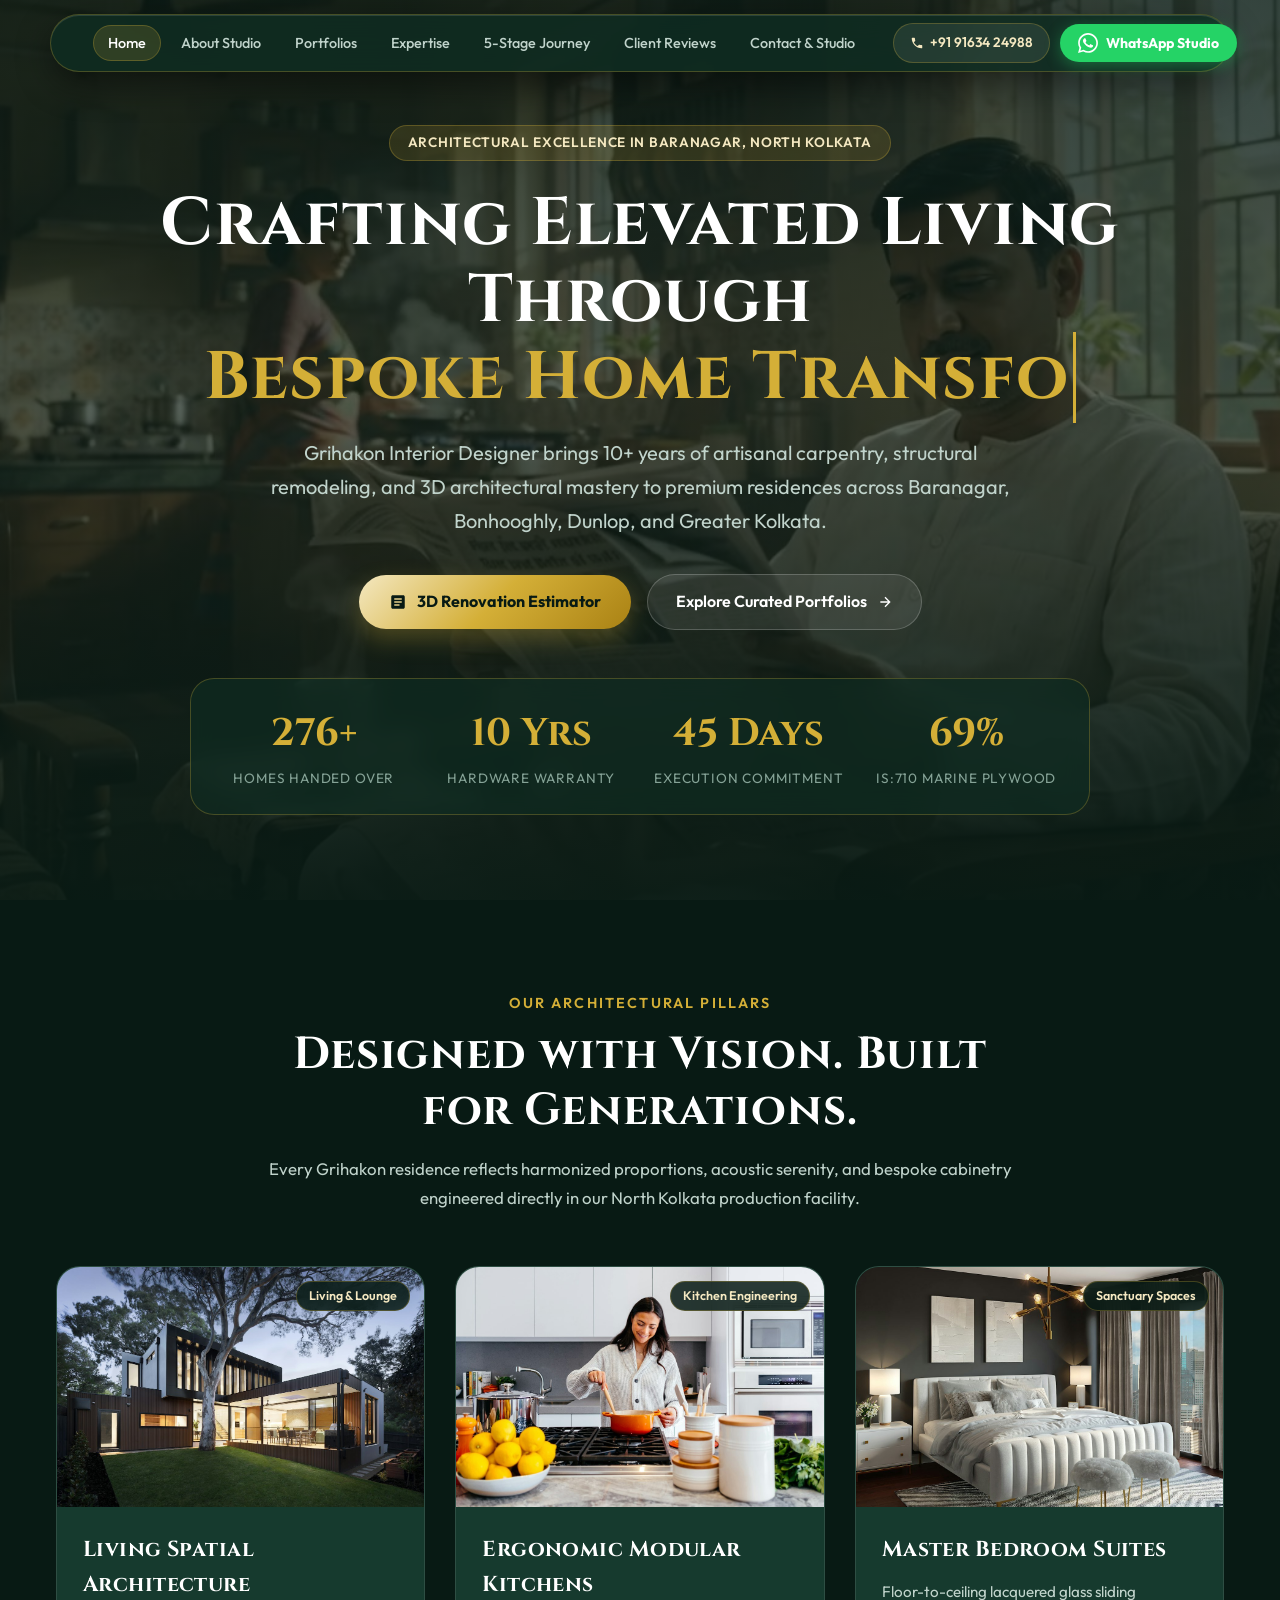
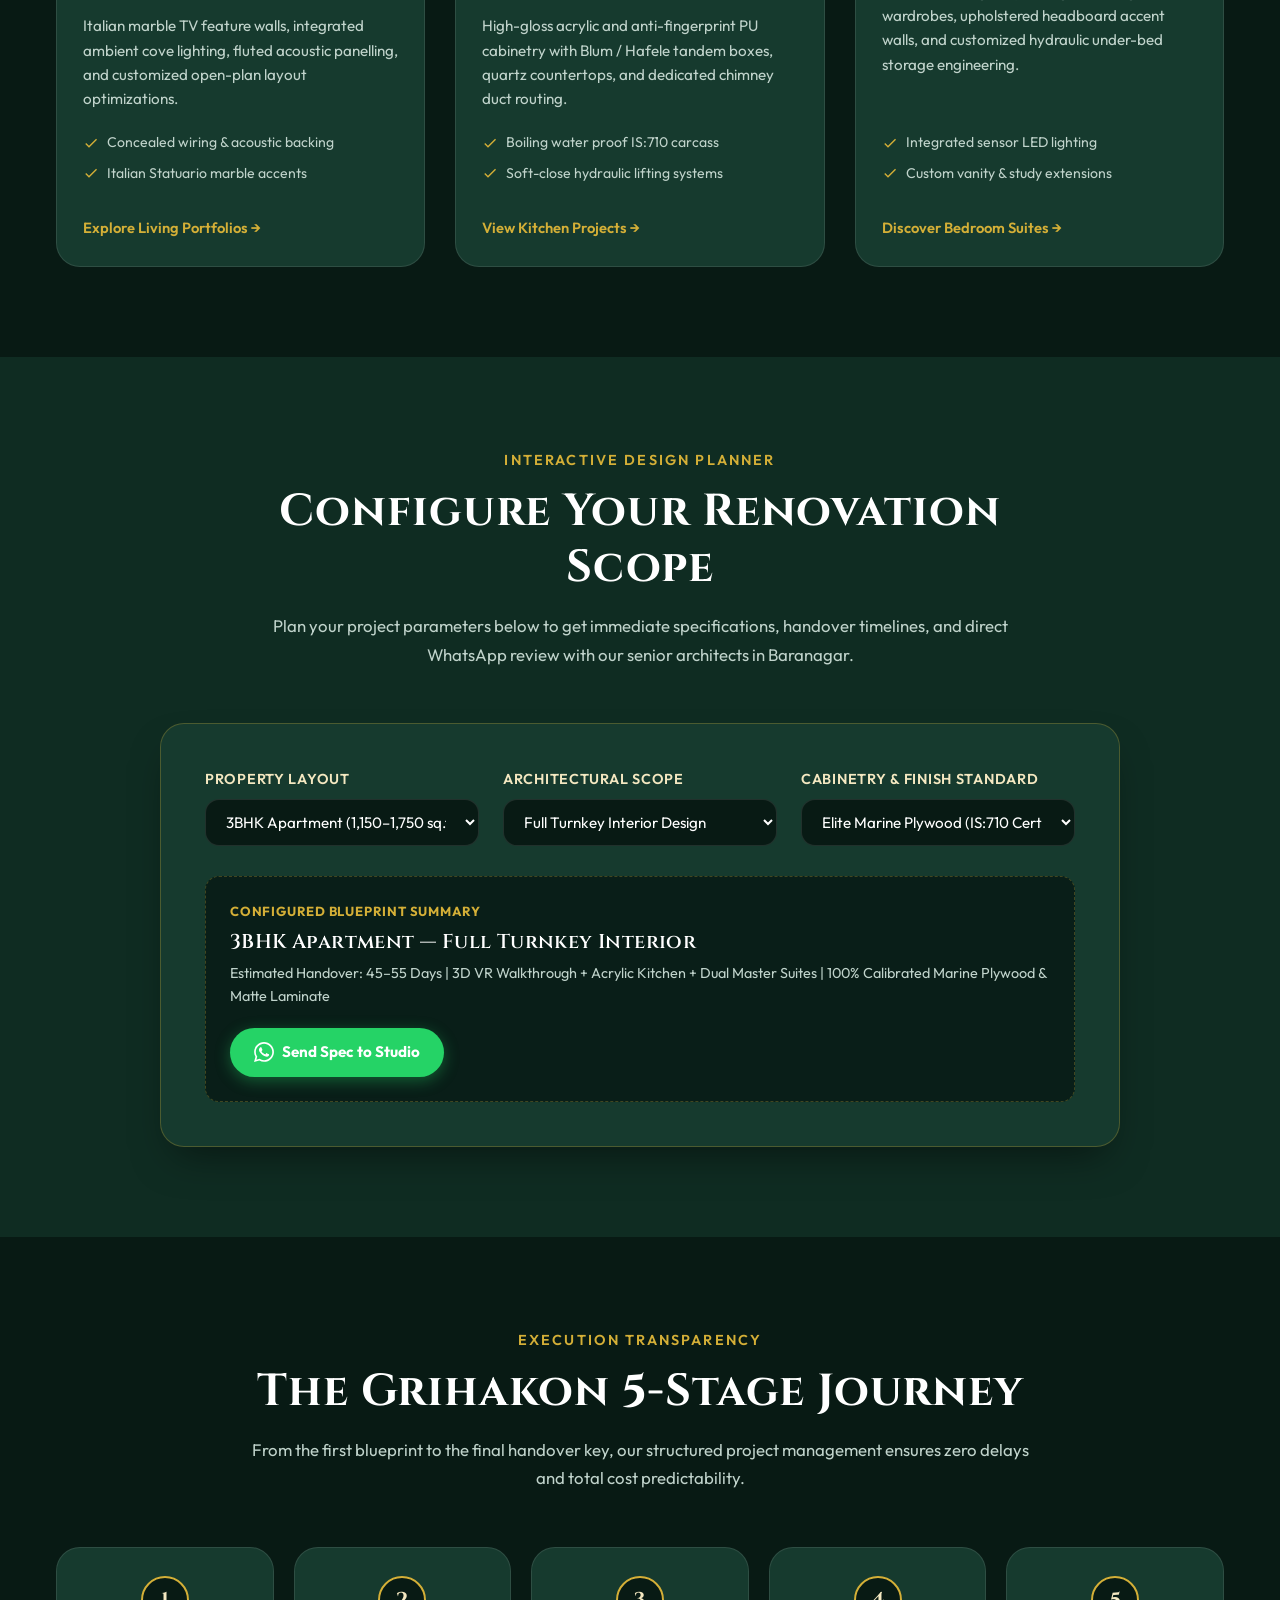
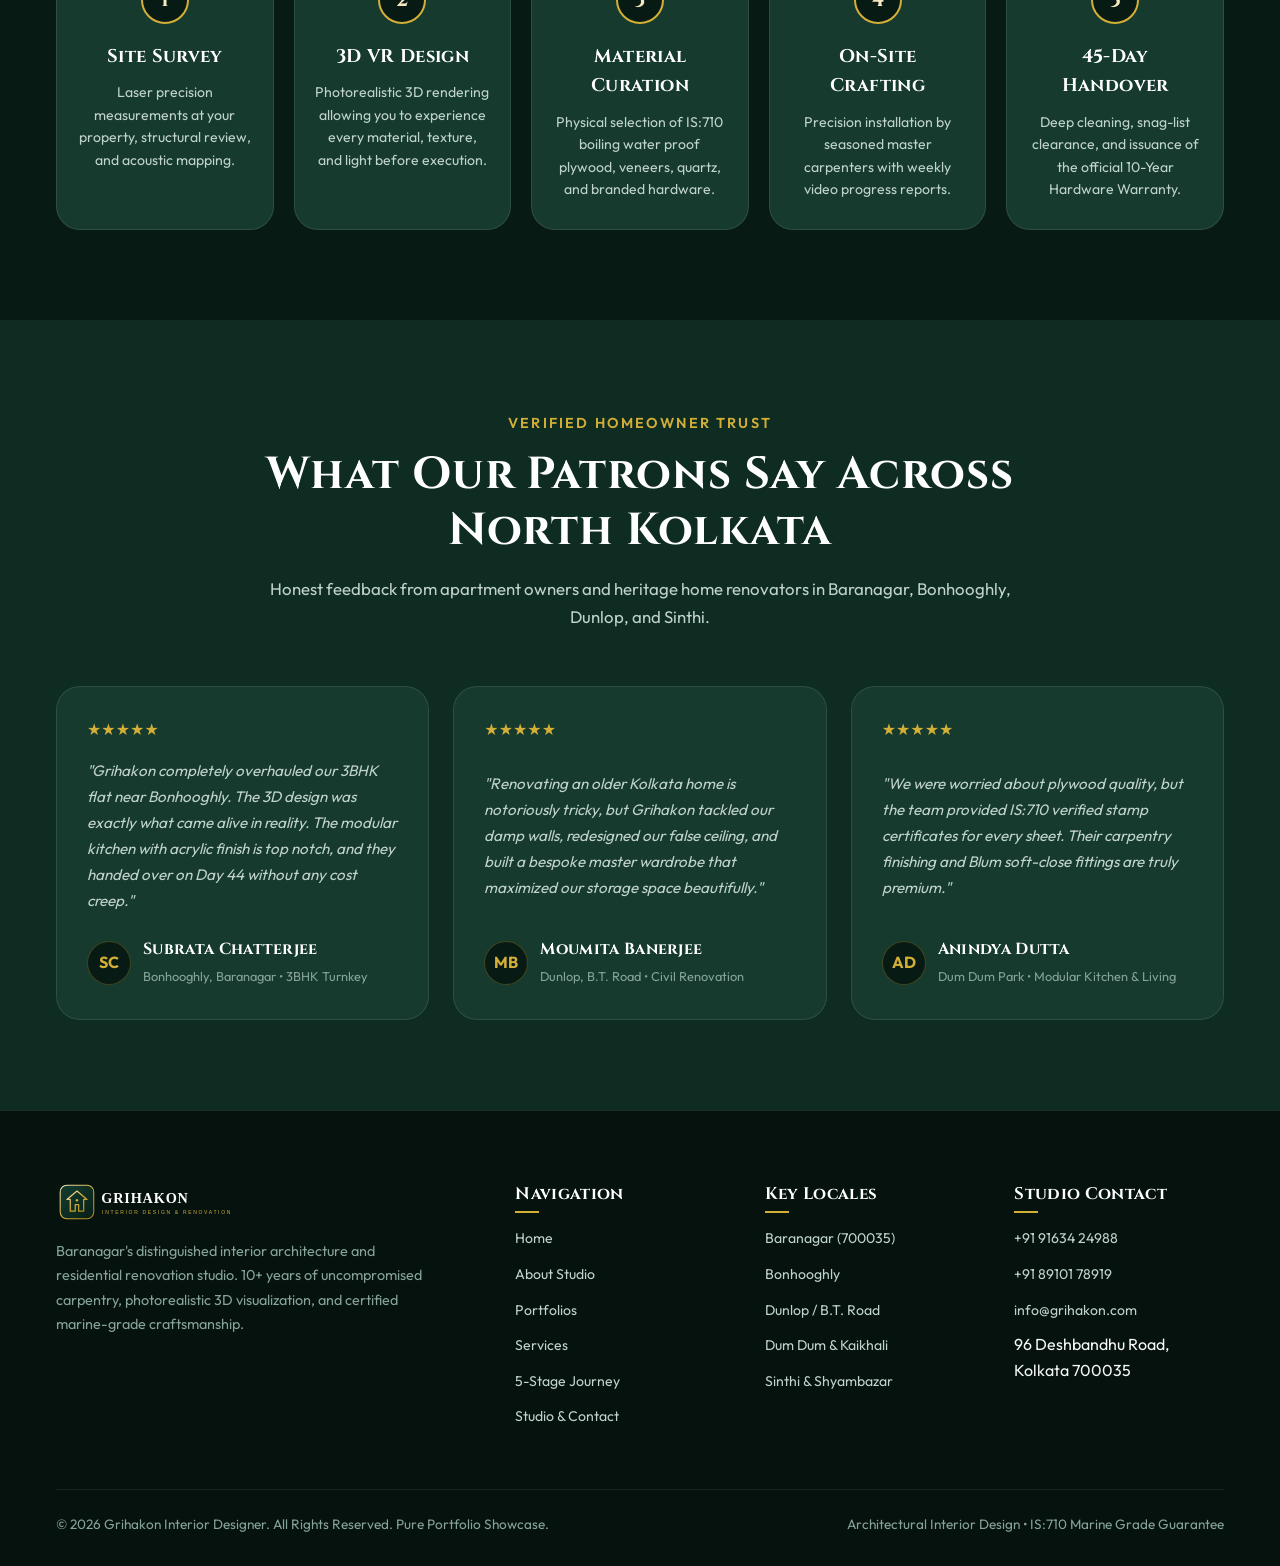
==== index.html @ cc9700af "feat: complete luxury multi-page architecture showcase for Grihakon Interior Designer" ====
<!DOCTYPE html>
<html lang="en">
<head>
  <meta charset="UTF-8">
  <meta name="viewport" content="width=device-width, initial-scale=1.0">
  <title>Grihakon Interior Designer | Luxury Home Architecture & Renovation Studio Baranagar, Kolkata</title>
  <meta name="description" content="Premier turnkey interior architecture and renovation studio in Bonhooghly, Baranagar, Kolkata. Specialized in 3D architectural design, bespoke modular kitchens, and master living suites with a 10-year warranty.">
  <link rel="icon" type="image/svg+xml" href="assets/images/favicon.svg">
  <link rel="icon" type="image/png" sizes="32x32" href="assets/images/favicon-32x32.png">
  <link rel="apple-touch-icon" href="assets/images/apple-touch-icon.png">
  <link rel="preconnect" href="https://fonts.googleapis.com">
  <link rel="preconnect" href="https://fonts.gstatic.com" crossorigin>
  <link href="https://fonts.googleapis.com/css2?family=Cinzel:wght@500;600;700&family=Outfit:wght@300;400;500;600;700&display=swap" rel="stylesheet">
  <link rel="stylesheet" href="style.css">
</head>
<body>

  <!-- TheDivine Floating Pill Navbar -->
  <header class="nav-header-wrapper">
    <nav class="the-divine-nav" aria-label="Main Navigation">
      <a href="index.html" class="nav-brand">
        <img src="assets/images/logo.svg" alt="Grihakon Interior Designer Logo">
      </a>
      <ul class="nav-links">
        <li><a href="index.html" class="nav-link active">Home</a></li>
        <li><a href="about.html" class="nav-link">About Studio</a></li>
        <li><a href="portfolio.html" class="nav-link">Portfolios</a></li>
        <li><a href="services.html" class="nav-link">Expertise</a></li>
        <li><a href="process.html" class="nav-link">5-Stage Journey</a></li>
        <li><a href="reviews.html" class="nav-link">Client Reviews</a></li>
        <li><a href="contact.html" class="nav-link">Contact &amp; Studio</a></li>
      </ul>
      <div class="nav-actions">
        <a href="tel:+919163424988" class="btn-nav-call" title="Call Grihakon Direct">
          <svg width="14" height="14" viewBox="0 0 24 24" fill="currentColor"><path d="M20 15.5c-1.2 0-2.4-.2-3.6-.6-.3-.1-.7 0-1 .2l-2.2 2.2c-2.8-1.4-5.1-3.8-6.6-6.6l2.2-2.2c.3-.3.4-.7.2-1-.4-1.1-.6-2.3-.6-3.5 0-.6-.4-1-1-1H4c-.6 0-1 .4-1 1 0 9.4 7.6 17 17 17 .6 0 1-.4 1-1v-3.5c0-.6-.4-1-1-1z"/></svg>
          +91 91634 24988
        </a>
        <a href="https://wa.me/919163424988?text=Hello%20Grihakon%20Interior%20Team!%20I%20would%20like%20to%20inquire%20about%20a%20luxury%20interior%20transformation." target="_blank" rel="noopener noreferrer" class="btn-nav-wa" title="WhatsApp Consultation">
          <svg class="wa-icon-white" viewBox="0 0 24 24"><path d="M.057 24l1.687-6.163c-1.041-1.804-1.588-3.849-1.587-5.946.003-6.556 5.338-11.891 11.893-11.891 3.181.001 6.167 1.24 8.413 3.488 2.245 2.248 3.481 5.236 3.48 8.414-.003 6.557-5.338 11.892-11.893 11.892-1.99-.001-3.951-.5-5.688-1.448l-6.305 1.654zm6.597-3.807c1.676.995 3.276 1.591 5.392 1.592 5.448 0 9.886-4.434 9.889-9.885.002-5.462-4.415-9.89-9.881-9.892-5.452 0-9.887 4.434-9.889 9.884-.001 2.225.651 3.891 1.746 5.634l-.999 3.648 3.742-.981zm11.387-5.464c-.074-.124-.272-.198-.57-.347-.297-.149-1.758-.868-2.031-.967-.272-.099-.47-.149-.669.149-.198.297-.768.967-.941 1.165-.173.198-.347.223-.644.074-.297-.149-1.255-.462-2.39-1.475-.883-.788-1.48-1.761-1.653-2.059-.173-.297-.018-.458.13-.606.134-.133.297-.347.446-.521.151-.172.2-.296.3-.495.099-.198.05-.372-.025-.521-.075-.148-.669-1.611-.916-2.206-.242-.579-.487-.501-.669-.51l-.57-.01c-.198 0-.52.074-.792.372s-1.04 1.016-1.04 2.479 1.065 2.876 1.213 3.074c.149.198 2.095 3.2 5.076 4.487.709.306 1.263.489 1.694.626.712.226 1.36.194 1.872.118.571-.085 1.758-.719 2.006-1.413.248-.695.248-1.29.173-1.414z"/></svg>
          WhatsApp Studio
        </a>
        <button class="mobile-nav-toggle" aria-label="Toggle navigation">
          <svg width="24" height="24" viewBox="0 0 24 24" stroke="currentColor" stroke-width="2" fill="none"><path d="M4 6h16M4 12h16M4 18h16"/></svg>
        </button>
      </div>
    </nav>
  </header>

  <!-- Mobile Drawer -->
  <div class="mobile-nav-drawer">
    <a href="index.html" class="nav-link active">Home</a>
    <a href="about.html" class="nav-link">About Studio</a>
    <a href="portfolio.html" class="nav-link">Portfolios</a>
    <a href="services.html" class="nav-link">Expertise</a>
    <a href="process.html" class="nav-link">5-Stage Journey</a>
    <a href="reviews.html" class="nav-link">Client Reviews</a>
    <a href="contact.html" class="nav-link">Contact &amp; Studio</a>
    <a href="https://wa.me/919163424988" class="btn-nav-wa" style="justify-content: center;">
      <svg class="wa-icon-white" viewBox="0 0 24 24"><path d="M.057 24l1.687-6.163c-1.041-1.804-1.588-3.849-1.587-5.946.003-6.556 5.338-11.891 11.893-11.891 3.181.001 6.167 1.24 8.413 3.488 2.245 2.248 3.481 5.236 3.48 8.414-.003 6.557-5.338 11.892-11.893 11.892-1.99-.001-3.951-.5-5.688-1.448l-6.305 1.654zm6.597-3.807c1.676.995 3.276 1.591 5.392 1.592 5.448 0 9.886-4.434 9.889-9.885.002-5.462-4.415-9.89-9.881-9.892-5.452 0-9.887 4.434-9.889 9.884-.001 2.225.651 3.891 1.746 5.634l-.999 3.648 3.742-.981zm11.387-5.464c-.074-.124-.272-.198-.57-.347-.297-.149-1.758-.868-2.031-.967-.272-.099-.47-.149-.669.149-.198.297-.768.967-.941 1.165-.173.198-.347.223-.644.074-.297-.149-1.255-.462-2.39-1.475-.883-.788-1.48-1.761-1.653-2.059-.173-.297-.018-.458.13-.606.134-.133.297-.347.446-.521.151-.172.2-.296.3-.495.099-.198.05-.372-.025-.521-.075-.148-.669-1.611-.916-2.206-.242-.579-.487-.501-.669-.51l-.57-.01c-.198 0-.52.074-.792.372s-1.04 1.016-1.04 2.479 1.065 2.876 1.213 3.074c.149.198 2.095 3.2 5.076 4.487.709.306 1.263.489 1.694.626.712.226 1.36.194 1.872.118.571-.085 1.758-.719 2.006-1.413.248-.695.248-1.29.173-1.414z"/></svg>
      Chat on WhatsApp
    </a>
  </div>

  <!-- Hero Section with 16:9 Landscape Video -->
  <section class="hero-section">
    <div class="hero-video-wrapper">
      <video class="hero-video" autoplay loop muted playsinline poster="assets/images/hero-poster.jpg">
        <source src="assets/videos/hero.mp4" type="video/mp4">
        Your browser does not support HTML5 video.
      </video>
      <div class="hero-overlay"></div>
    </div>
    <div class="hero-content">
      <div class="hero-badge">Architectural Excellence in Baranagar, North Kolkata</div>
      <h1 class="hero-title">
        Crafting Elevated Living Through<br>
        <span class="typewriter-text">Bespoke Home Transformations</span>
      </h1>
      <p class="hero-subtitle">
        Grihakon Interior Designer brings 10+ years of artisanal carpentry, structural remodeling, and 3D architectural mastery to premium residences across Baranagar, Bonhooghly, Dunlop, and Greater Kolkata.
      </p>
      <div class="hero-ctas">
        <a href="#estimator" class="btn-primary">
          <svg width="18" height="18" viewBox="0 0 24 24" fill="currentColor"><path d="M19 3H5c-1.1 0-2 .9-2 2v14c0 1.1.9 2 2 2h14c1.1 0 2-.9 2-2V5c0-1.1-.9-2-2-2zm-5 14H7v-2h7v2zm3-4H7v-2h10v2zm0-4H7V7h10v2z"/></svg>
          3D Renovation Estimator
        </a>
        <a href="portfolio.html" class="btn-secondary">
          Explore Curated Portfolios
          <svg width="16" height="16" viewBox="0 0 24 24" fill="none" stroke="currentColor" stroke-width="2"><path d="M5 12h14M12 5l7 7-7 7"/></svg>
        </a>
      </div>

      <!-- Live Telemetry Strip -->
      <div class="hero-telemetry">
        <div class="telemetry-item">
          <span class="telemetry-val" data-target="350" data-suffix="+">350+</span>
          <span class="telemetry-label">Homes Handed Over</span>
        </div>
        <div class="telemetry-item">
          <span class="telemetry-val" data-target="10" data-suffix=" Yrs">10 Yrs</span>
          <span class="telemetry-label">Hardware Warranty</span>
        </div>
        <div class="telemetry-item">
          <span class="telemetry-val" data-target="45" data-suffix=" Days">45 Days</span>
          <span class="telemetry-label">Execution Commitment</span>
        </div>
        <div class="telemetry-item">
          <span class="telemetry-val" data-target="100" data-suffix="%">100%</span>
          <span class="telemetry-label">IS:710 Marine Plywood</span>
        </div>
      </div>
    </div>
  </section>

  <!-- Core Architectural Capabilities Section -->
  <section class="section">
    <div class="container">
      <div class="section-header">
        <span class="section-subtitle">Our Architectural Pillars</span>
        <h2 class="section-title">Designed with Vision. Built for Generations.</h2>
        <p class="section-desc">
          Every Grihakon residence reflects harmonized proportions, acoustic serenity, and bespoke cabinetry engineered directly in our North Kolkata production facility.
        </p>
      </div>

      <div class="services-grid">
        <div class="card-luxury">
          <div class="card-img-wrap">
            <img src="assets/images/living-room-luxury.jpg" alt="Living Room Spatial Architecture" loading="lazy">
            <span class="card-badge">Living &amp; Lounge</span>
          </div>
          <div class="card-body">
            <h3 class="card-title">Living Spatial Architecture</h3>
            <p class="card-desc">
              Italian marble TV feature walls, integrated ambient cove lighting, fluted acoustic panelling, and customized open-plan layout optimizations.
            </p>
            <ul class="card-features">
              <li><svg viewBox="0 0 24 24"><path d="M9 16.17L4.83 12l-1.42 1.41L9 19 21 7l-1.41-1.41z"/></svg> Concealed wiring &amp; acoustic backing</li>
              <li><svg viewBox="0 0 24 24"><path d="M9 16.17L4.83 12l-1.42 1.41L9 19 21 7l-1.41-1.41z"/></svg> Italian Statuario marble accents</li>
            </ul>
            <a href="portfolio.html" class="card-cta">Explore Living Portfolios &rarr;</a>
          </div>
        </div>

        <div class="card-luxury">
          <div class="card-img-wrap">
            <img src="assets/images/modular-kitchen-island.jpg" alt="Precision Modular Kitchens" loading="lazy">
            <span class="card-badge">Kitchen Engineering</span>
          </div>
          <div class="card-body">
            <h3 class="card-title">Ergonomic Modular Kitchens</h3>
            <p class="card-desc">
              High-gloss acrylic and anti-fingerprint PU cabinetry with Blum / Hafele tandem boxes, quartz countertops, and dedicated chimney duct routing.
            </p>
            <ul class="card-features">
              <li><svg viewBox="0 0 24 24"><path d="M9 16.17L4.83 12l-1.42 1.41L9 19 21 7l-1.41-1.41z"/></svg> Boiling water proof IS:710 carcass</li>
              <li><svg viewBox="0 0 24 24"><path d="M9 16.17L4.83 12l-1.42 1.41L9 19 21 7l-1.41-1.41z"/></svg> Soft-close hydraulic lifting systems</li>
            </ul>
            <a href="portfolio.html" class="card-cta">View Kitchen Projects &rarr;</a>
          </div>
        </div>

        <div class="card-luxury">
          <div class="card-img-wrap">
            <img src="assets/images/master-bedroom-suite.jpg" alt="Master Bedroom Suites" loading="lazy">
            <span class="card-badge">Sanctuary Spaces</span>
          </div>
          <div class="card-body">
            <h3 class="card-title">Master Bedroom Suites</h3>
            <p class="card-desc">
              Floor-to-ceiling lacquered glass sliding wardrobes, upholstered headboard accent walls, and customized hydraulic under-bed storage engineering.
            </p>
            <ul class="card-features">
              <li><svg viewBox="0 0 24 24"><path d="M9 16.17L4.83 12l-1.42 1.41L9 19 21 7l-1.41-1.41z"/></svg> Integrated sensor LED lighting</li>
              <li><svg viewBox="0 0 24 24"><path d="M9 16.17L4.83 12l-1.42 1.41L9 19 21 7l-1.41-1.41z"/></svg> Custom vanity &amp; study extensions</li>
            </ul>
            <a href="portfolio.html" class="card-cta">Discover Bedroom Suites &rarr;</a>
          </div>
        </div>
      </div>
    </div>
  </section>

  <!-- Interactive Room Scope & 3D Renovation Estimator Widget -->
  <section id="estimator" class="section section-alt">
    <div class="container">
      <div class="section-header">
        <span class="section-subtitle">Interactive Design Planner</span>
        <h2 class="section-title">Configure Your Renovation Scope</h2>
        <p class="section-desc">
          Plan your project parameters below to get immediate specifications, handover timelines, and direct WhatsApp review with our senior architects in Baranagar.
        </p>
      </div>

      <div class="estimator-widget">
        <div class="estimator-grid">
          <div class="form-group">
            <label for="estHomeType">Property Layout</label>
            <select id="estHomeType" class="form-select">
              <option value="2BHK Apartment">2BHK Apartment (750–1,050 sq.ft)</option>
              <option value="3BHK Apartment" selected>3BHK Apartment (1,150–1,750 sq.ft)</option>
              <option value="Duplex / Bungalow">Duplex / Independent Bungalow</option>
              <option value="Commercial Studio">Commercial Studio / Executive Office</option>
            </select>
          </div>

          <div class="form-group">
            <label for="estScope">Architectural Scope</label>
            <select id="estScope" class="form-select">
              <option value="Full Turnkey Interior" selected>Full Turnkey Interior Design</option>
              <option value="Modular Kitchen &amp; Dining">Modular Kitchen &amp; Dining Spatial</option>
              <option value="Renovation &amp; Structural Restructure">Civil Renovation &amp; Waterproofing</option>
              <option value="False Ceiling &amp; Smart Lighting">False Ceiling &amp; Smart Lighting</option>
            </select>
          </div>

          <div class="form-group">
            <label for="estSpec">Cabinetry &amp; Finish Standard</label>
            <select id="estSpec" class="form-select">
              <option value="Elite Marine Plywood IS:710" selected>Elite Marine Plywood (IS:710 Certified)</option>
              <option value="Ultra-Luxury Italian &amp; Veneer">Natural Teak Veneer &amp; Lacquer Glass</option>
              <option value="Matte Acrylic &amp; PU Finish">Matte Anti-Fingerprint Acrylic / PU</option>
            </select>
          </div>
        </div>

        <div class="estimator-output">
          <div class="est-specs">
            <span class="est-badge">Configured Blueprint Summary</span>
            <h3 id="estTitle" class="est-title">3BHK Apartment — Full Turnkey Interior</h3>
            <p id="estTimeline" class="est-timeline">Estimated Handover: 45–55 Days | 3D VR Walkthrough + Acrylic Kitchen + Dual Master Suites</p>
          </div>
          <a id="estWaBtn" href="https://wa.me/919163424988" target="_blank" rel="noopener noreferrer" class="btn-nav-wa" style="padding: 12px 24px; font-size: 0.95rem;">
            <svg class="wa-icon-white" viewBox="0 0 24 24"><path d="M.057 24l1.687-6.163c-1.041-1.804-1.588-3.849-1.587-5.946.003-6.556 5.338-11.891 11.893-11.891 3.181.001 6.167 1.24 8.413 3.488 2.245 2.248 3.481 5.236 3.48 8.414-.003 6.557-5.338 11.892-11.893 11.892-1.99-.001-3.951-.5-5.688-1.448l-6.305 1.654zm6.597-3.807c1.676.995 3.276 1.591 5.392 1.592 5.448 0 9.886-4.434 9.889-9.885.002-5.462-4.415-9.89-9.881-9.892-5.452 0-9.887 4.434-9.889 9.884-.001 2.225.651 3.891 1.746 5.634l-.999 3.648 3.742-.981zm11.387-5.464c-.074-.124-.272-.198-.57-.347-.297-.149-1.758-.868-2.031-.967-.272-.099-.47-.149-.669.149-.198.297-.768.967-.941 1.165-.173.198-.347.223-.644.074-.297-.149-1.255-.462-2.39-1.475-.883-.788-1.48-1.761-1.653-2.059-.173-.297-.018-.458.13-.606.134-.133.297-.347.446-.521.151-.172.2-.296.3-.495.099-.198.05-.372-.025-.521-.075-.148-.669-1.611-.916-2.206-.242-.579-.487-.501-.669-.51l-.57-.01c-.198 0-.52.074-.792.372s-1.04 1.016-1.04 2.479 1.065 2.876 1.213 3.074c.149.198 2.095 3.2 5.076 4.487.709.306 1.263.489 1.694.626.712.226 1.36.194 1.872.118.571-.085 1.758-.719 2.006-1.413.248-.695.248-1.29.173-1.414z"/></svg>
            Send Spec to Studio
          </a>
        </div>
      </div>
    </div>
  </section>

  <!-- 5-Stage Journey Preview -->
  <section class="section">
    <div class="container">
      <div class="section-header">
        <span class="section-subtitle">Execution Transparency</span>
        <h2 class="section-title">The Grihakon 5-Stage Journey</h2>
        <p class="section-desc">
          From the first blueprint to the final handover key, our structured project management ensures zero delays and total cost predictability.
        </p>
      </div>

      <div class="process-timeline">
        <div class="process-step">
          <div class="step-num">1</div>
          <h3 class="step-title">Site Survey</h3>
          <p class="step-desc">Laser precision measurements at your property, structural review, and acoustic mapping.</p>
        </div>
        <div class="process-step">
          <div class="step-num">2</div>
          <h3 class="step-title">3D VR Design</h3>
          <p class="step-desc">Photorealistic 3D rendering allowing you to experience every material, texture, and light before execution.</p>
        </div>
        <div class="process-step">
          <div class="step-num">3</div>
          <h3 class="step-title">Material Curation</h3>
          <p class="step-desc">Physical selection of IS:710 boiling water proof plywood, veneers, quartz, and branded hardware.</p>
        </div>
        <div class="process-step">
          <div class="step-num">4</div>
          <h3 class="step-title">On-Site Crafting</h3>
          <p class="step-desc">Precision installation by seasoned master carpenters with weekly video progress reports.</p>
        </div>
        <div class="process-step">
          <div class="step-num">5</div>
          <h3 class="step-title">45-Day Handover</h3>
          <p class="step-desc">Deep cleaning, snag-list clearance, and issuance of the official 10-Year Hardware Warranty.</p>
        </div>
      </div>
    </div>
  </section>

  <!-- Client Reviews Preview -->
  <section class="section section-alt">
    <div class="container">
      <div class="section-header">
        <span class="section-subtitle">Verified Homeowner Trust</span>
        <h2 class="section-title">What Our Patrons Say Across North Kolkata</h2>
        <p class="section-desc">
          Honest feedback from apartment owners and heritage home renovators in Baranagar, Bonhooghly, Dunlop, and Sinthi.
        </p>
      </div>

      <div class="reviews-grid">
        <div class="review-card">
          <div class="review-stars">★★★★★</div>
          <p class="review-text">
            "Grihakon completely overhauled our 3BHK flat near Bonhooghly. The 3D design was exactly what came alive in reality. The modular kitchen with acrylic finish is top notch, and they handed over on Day 44 without any cost creep."
          </p>
          <div class="review-author">
            <div class="author-avatar">SC</div>
            <div class="author-meta">
              <h4>Subrata Chatterjee</h4>
              <span>Bonhooghly, Baranagar • 3BHK Turnkey</span>
            </div>
          </div>
        </div>

        <div class="review-card">
          <div class="review-stars">★★★★★</div>
          <p class="review-text">
            "Renovating an older Kolkata home is notoriously tricky, but Grihakon tackled our damp walls, redesigned our false ceiling, and built a bespoke master wardrobe that maximized our storage space beautifully."
          </p>
          <div class="review-author">
            <div class="author-avatar">MB</div>
            <div class="author-meta">
              <h4>Moumita Banerjee</h4>
              <span>Dunlop, B.T. Road • Civil Renovation</span>
            </div>
          </div>
        </div>

        <div class="review-card">
          <div class="review-stars">★★★★★</div>
          <p class="review-text">
            "We were worried about plywood quality, but the team provided IS:710 verified stamp certificates for every sheet. Their carpentry finishing and Blum soft-close fittings are truly premium."
          </p>
          <div class="review-author">
            <div class="author-avatar">AD</div>
            <div class="author-meta">
              <h4>Anindya Dutta</h4>
              <span>Dum Dum Park • Modular Kitchen &amp; Living</span>
            </div>
          </div>
        </div>
      </div>
    </div>
  </section>

  <!-- Footer -->
  <footer class="site-footer">
    <div class="container">
      <div class="footer-grid">
        <div class="footer-brand">
          <img src="assets/images/logo.svg" alt="Grihakon Interior Designer" style="height: 42px;">
          <p>
            Baranagar's distinguished interior architecture and residential renovation studio. 10+ years of uncompromised carpentry, photorealistic 3D visualization, and certified marine-grade craftsmanship.
          </p>
        </div>
        <div class="footer-col">
          <h4>Navigation</h4>
          <ul>
            <li><a href="index.html">Home</a></li>
            <li><a href="about.html">About Studio</a></li>
            <li><a href="portfolio.html">Portfolios</a></li>
            <li><a href="services.html">Services</a></li>
            <li><a href="process.html">5-Stage Journey</a></li>
            <li><a href="contact.html">Studio &amp; Contact</a></li>
          </ul>
        </div>
        <div class="footer-col">
          <h4>Key Locales</h4>
          <ul>
            <li><a href="contact.html">Baranagar (700035)</a></li>
            <li><a href="contact.html">Bonhooghly</a></li>
            <li><a href="contact.html">Dunlop / B.T. Road</a></li>
            <li><a href="contact.html">Dum Dum &amp; Kaikhali</a></li>
            <li><a href="contact.html">Sinthi &amp; Shyambazar</a></li>
          </ul>
        </div>
        <div class="footer-col">
          <h4>Studio Contact</h4>
          <ul>
            <li><a href="tel:+919163424988">+91 91634 24988</a></li>
            <li><a href="tel:+918910178919">+91 89101 78919</a></li>
            <li><a href="mailto:info@grihakon.com">info@grihakon.com</a></li>
            <li>96 Deshbandhu Road, Kolkata 700035</li>
          </ul>
        </div>
      </div>

      <div class="footer-bottom">
        <p>&copy; 2026 Grihakon Interior Designer. All Rights Reserved. Pure Portfolio Showcase.</p>
        <p>Architectural Interior Design &bull; IS:710 Marine Grade Guarantee</p>
      </div>
    </div>
  </footer>

  <script src="main.js"></script>
</body>
</html>
---- style.css ----
/* Grihakon Interior Designer - Luxury Emerald & Champagne Brass Theme */
:root {
  --bg-primary: #081a14;
  --bg-secondary: #0f2c22;
  --bg-surface: #163a2e;
  --bg-card: rgba(22, 58, 46, 0.7);
  --bg-glass: rgba(15, 44, 34, 0.85);
  --border-gold: rgba(212, 175, 55, 0.28);
  --border-gold-glow: rgba(212, 175, 55, 0.55);
  --border-subtle: rgba(255, 255, 255, 0.1);
  --text-primary: #f6f8f7;
  --text-secondary: #c0d3cb;
  --text-muted: #86a397;
  --accent-gold: #d4af37;
  --accent-gold-light: #f4e8c1;
  --accent-gold-dark: #a98314;
  --accent-emerald: #10b981;
  --whatsapp-green: #25D366;
  --whatsapp-hover: #1ebd5a;
  --shadow-gold: 0 10px 30px -10px rgba(212, 175, 55, 0.25);
  --shadow-card: 0 20px 40px -15px rgba(0, 0, 0, 0.5);
  --radius-sm: 8px;
  --radius-md: 14px;
  --radius-lg: 24px;
  --radius-pill: 9999px;
  --transition: all 0.3s cubic-bezier(0.16, 1, 0.3, 1);
}

*, *::before, *::after {
  box-sizing: border-box;
  margin: 0;
  padding: 0;
}

html {
  font-family: 'Outfit', 'Segoe UI', system-ui, -apple-system, sans-serif;
  background-color: var(--bg-primary);
  color: var(--text-primary);
  scroll-behavior: smooth;
  overflow-x: hidden;
}

body {
  line-height: 1.6;
  background-color: var(--bg-primary);
  overflow-x: hidden;
  position: relative;
  min-height: 100vh;
}

/* Typography */
h1, h2, h3, h4, .font-serif {
  font-family: 'Cinzel', 'Playfair Display', Georgia, serif;
  letter-spacing: 0.02em;
  color: #ffffff;
}

a {
  color: inherit;
  text-decoration: none;
}

img, video {
  max-width: 100%;
  height: auto;
  display: block;
}

/* =========================================
   TheDivine Floating Pill Navbar
   ========================================= */
.nav-header-wrapper {
  position: fixed;
  top: 14px;
  left: 0;
  width: 100%;
  display: flex;
  justify-content: center;
  align-items: center;
  z-index: 1000;
  padding: 0 16px;
  pointer-events: none;
}

.the-divine-nav {
  pointer-events: auto;
  display: flex;
  align-items: center;
  justify-content: space-between;
  gap: 1.5rem;
  padding: 8px 18px;
  background: var(--bg-glass);
  backdrop-filter: blur(16px);
  -webkit-backdrop-filter: blur(16px);
  border: 1px solid var(--border-gold);
  border-radius: var(--radius-pill);
  box-shadow: 0 12px 35px rgba(0, 0, 0, 0.45), inset 0 1px 0 rgba(255, 255, 255, 0.12);
  max-width: 1180px;
  width: 100%;
}

.nav-brand {
  display: flex;
  align-items: center;
  gap: 10px;
  text-decoration: none;
}

.nav-brand img {
  height: 38px;
  width: auto;
}

.nav-links {
  display: flex;
  align-items: center;
  gap: 6px;
  list-style: none;
}

.nav-link {
  color: var(--text-secondary);
  font-size: 0.9rem;
  font-weight: 500;
  padding: 8px 14px;
  border-radius: var(--radius-pill);
  transition: var(--transition);
  white-space: nowrap;
}

.nav-link:hover, .nav-link.active {
  color: #ffffff;
  background: rgba(212, 175, 55, 0.16);
  border: 1px solid var(--border-gold);
}

.nav-actions {
  display: flex;
  align-items: center;
  gap: 10px;
}

/* Call Button */
.btn-nav-call {
  display: inline-flex;
  align-items: center;
  gap: 6px;
  padding: 8px 16px;
  border-radius: var(--radius-pill);
  background: rgba(255, 255, 255, 0.08);
  border: 1px solid var(--border-gold);
  color: var(--accent-gold-light);
  font-size: 0.85rem;
  font-weight: 600;
  transition: var(--transition);
  white-space: nowrap;
}

.btn-nav-call:hover {
  background: var(--accent-gold);
  color: var(--bg-primary);
}

/* High-contrast WhatsApp CTA Button */
.btn-nav-wa {
  display: inline-flex;
  align-items: center;
  gap: 8px;
  background-color: var(--whatsapp-green);
  color: #ffffff !important;
  font-size: 0.88rem;
  font-weight: 700;
  padding: 8px 18px;
  border-radius: var(--radius-pill);
  box-shadow: 0 4px 15px rgba(37, 211, 102, 0.35);
  transition: var(--transition);
  white-space: nowrap;
  border: none;
}

.btn-nav-wa:hover {
  background-color: var(--whatsapp-hover);
  transform: translateY(-2px);
  box-shadow: 0 6px 20px rgba(37, 211, 102, 0.5);
}

.wa-icon-white {
  width: 20px;
  height: 20px;
  fill: #ffffff;
}

/* Mobile Nav Toggle */
.mobile-nav-toggle {
  display: none;
  background: transparent;
  border: none;
  cursor: pointer;
  padding: 6px;
  color: var(--text-primary);
}

/* Mobile Nav Drawer */
.mobile-nav-drawer {
  position: fixed;
  top: 75px;
  left: 16px;
  right: 16px;
  background: var(--bg-surface);
  border: 1px solid var(--border-gold);
  border-radius: var(--radius-lg);
  padding: 24px;
  display: none;
  flex-direction: column;
  gap: 16px;
  z-index: 999;
  box-shadow: var(--shadow-card);
}

.mobile-nav-drawer.open {
  display: flex;
}

.mobile-nav-drawer .nav-link {
  font-size: 1.05rem;
  padding: 10px 14px;
}

/* =========================================
   Hero Section with 16:9 Video
   ========================================= */
.hero-section {
  position: relative;
  min-height: 100vh;
  display: flex;
  align-items: center;
  justify-content: center;
  padding: 120px 20px 80px;
  overflow: hidden;
}

.hero-video-wrapper {
  position: absolute;
  top: 0;
  left: 0;
  width: 100%;
  height: 100%;
  z-index: 1;
}

.hero-video {
  width: 100%;
  height: 100%;
  object-fit: cover;
  object-position: center;
}

.hero-overlay {
  position: absolute;
  top: 0;
  left: 0;
  width: 100%;
  height: 100%;
  background: linear-gradient(180deg, rgba(8, 26, 20, 0.8) 0%, rgba(8, 26, 20, 0.65) 50%, rgba(8, 26, 20, 0.95) 100%);
  z-index: 2;
}

.hero-content {
  position: relative;
  z-index: 3;
  max-width: 980px;
  text-align: center;
  margin: 0 auto;
}

.hero-badge {
  display: inline-flex;
  align-items: center;
  gap: 8px;
  padding: 6px 18px;
  border-radius: var(--radius-pill);
  background: rgba(212, 175, 55, 0.15);
  border: 1px solid var(--border-gold);
  color: var(--accent-gold-light);
  font-size: 0.85rem;
  font-weight: 600;
  letter-spacing: 0.05em;
  text-transform: uppercase;
  margin-bottom: 24px;
}

.hero-title {
  font-size: clamp(2.4rem, 5.5vw, 4.2rem);
  font-weight: 700;
  line-height: 1.15;
  margin-bottom: 20px;
  color: #ffffff;
}

.typewriter-text {
  color: var(--accent-gold);
  border-right: 3px solid var(--accent-gold);
  animation: blinkCursor 0.8s infinite;
  padding-right: 4px;
}

@keyframes blinkCursor {
  0%, 100% { border-color: transparent; }
  50% { border-color: var(--accent-gold); }
}

.hero-subtitle {
  font-size: clamp(1.05rem, 2vw, 1.25rem);
  color: var(--text-secondary);
  max-width: 760px;
  margin: 0 auto 36px;
  line-height: 1.7;
}

.hero-ctas {
  display: flex;
  align-items: center;
  justify-content: center;
  gap: 16px;
  flex-wrap: wrap;
  margin-bottom: 48px;
}

.btn-primary {
  display: inline-flex;
  align-items: center;
  gap: 10px;
  background: linear-gradient(135deg, #f4e8c1 0%, #d4af37 50%, #aa8214 100%);
  color: #081a14;
  font-weight: 700;
  font-size: 1rem;
  padding: 14px 30px;
  border-radius: var(--radius-pill);
  box-shadow: 0 10px 25px rgba(212, 175, 55, 0.3);
  transition: var(--transition);
  border: none;
}

.btn-primary:hover {
  transform: translateY(-3px);
  box-shadow: 0 14px 32px rgba(212, 175, 55, 0.45);
}

.btn-secondary {
  display: inline-flex;
  align-items: center;
  gap: 10px;
  background: rgba(255, 255, 255, 0.08);
  color: #ffffff;
  font-weight: 600;
  font-size: 1rem;
  padding: 14px 28px;
  border-radius: var(--radius-pill);
  border: 1px solid rgba(255, 255, 255, 0.2);
  transition: var(--transition);
}

.btn-secondary:hover {
  background: rgba(255, 255, 255, 0.16);
  border-color: var(--border-gold);
  color: var(--accent-gold-light);
}

/* Telemetry Counter Strip */
.hero-telemetry {
  display: grid;
  grid-template-columns: repeat(4, 1fr);
  gap: 20px;
  background: rgba(15, 44, 34, 0.7);
  backdrop-filter: blur(12px);
  border: 1px solid var(--border-gold);
  border-radius: var(--radius-lg);
  padding: 24px;
  max-width: 900px;
  margin: 0 auto;
}

.telemetry-item {
  text-align: center;
}

.telemetry-val {
  font-size: clamp(1.8rem, 3vw, 2.5rem);
  font-weight: 700;
  color: var(--accent-gold);
  font-family: 'Cinzel', serif;
  display: block;
}

.telemetry-label {
  font-size: 0.85rem;
  color: var(--text-muted);
  text-transform: uppercase;
  letter-spacing: 0.06em;
  margin-top: 4px;
}

/* =========================================
   Section Layout & Containers
   ========================================= */
.section {
  padding: 90px 20px;
  position: relative;
}

.section-alt {
  background-color: var(--bg-secondary);
}

.container {
  max-width: 1200px;
  margin: 0 auto;
  padding: 0 16px;
}

.section-header {
  text-align: center;
  max-width: 780px;
  margin: 0 auto 54px;
}

.section-subtitle {
  color: var(--accent-gold);
  font-size: 0.9rem;
  font-weight: 600;
  text-transform: uppercase;
  letter-spacing: 0.15em;
  margin-bottom: 12px;
  display: inline-block;
}

.section-title {
  font-size: clamp(2rem, 3.8vw, 2.8rem);
  line-height: 1.25;
  margin-bottom: 16px;
}

.section-desc {
  color: var(--text-secondary);
  font-size: 1.05rem;
  line-height: 1.7;
}

/* =========================================
   Pillars & Service Cards
   ========================================= */
.services-grid {
  display: grid;
  grid-template-columns: repeat(auto-fit, minmax(320px, 1fr));
  gap: 30px;
}

.card-luxury {
  background: var(--bg-surface);
  border: 1px solid var(--border-subtle);
  border-radius: var(--radius-lg);
  overflow: hidden;
  transition: var(--transition);
  display: flex;
  flex-direction: column;
}

.card-luxury:hover {
  transform: translateY(-6px);
  border-color: var(--border-gold);
  box-shadow: var(--shadow-card);
}

.card-img-wrap {
  position: relative;
  height: 240px;
  overflow: hidden;
}

.card-img-wrap img {
  width: 100%;
  height: 100%;
  object-fit: cover;
  transition: transform 0.6s ease;
}

.card-luxury:hover .card-img-wrap img {
  transform: scale(1.05);
}

.card-badge {
  position: absolute;
  top: 14px;
  right: 14px;
  background: rgba(8, 26, 20, 0.85);
  backdrop-filter: blur(8px);
  border: 1px solid var(--border-gold);
  color: var(--accent-gold-light);
  font-size: 0.78rem;
  font-weight: 600;
  padding: 4px 12px;
  border-radius: var(--radius-pill);
}

.card-body {
  padding: 26px;
  flex: 1;
  display: flex;
  flex-direction: column;
}

.card-title {
  font-size: 1.35rem;
  margin-bottom: 12px;
  color: #ffffff;
}

.card-desc {
  color: var(--text-secondary);
  font-size: 0.95rem;
  line-height: 1.6;
  margin-bottom: 20px;
  flex: 1;
}

.card-features {
  list-style: none;
  margin-bottom: 24px;
}

.card-features li {
  display: flex;
  align-items: center;
  gap: 8px;
  color: var(--text-secondary);
  font-size: 0.88rem;
  margin-bottom: 8px;
}

.card-features svg {
  width: 16px;
  height: 16px;
  fill: var(--accent-gold);
  flex-shrink: 0;
}

.card-cta {
  display: inline-flex;
  align-items: center;
  gap: 8px;
  color: var(--accent-gold);
  font-weight: 600;
  font-size: 0.92rem;
  transition: var(--transition);
}

.card-cta:hover {
  color: #ffffff;
  transform: translateX(4px);
}

/* =========================================
   Interactive Renovation Estimator Intake Widget
   ========================================= */
.estimator-widget {
  background: var(--bg-surface);
  border: 1px solid var(--border-gold);
  border-radius: var(--radius-lg);
  padding: clamp(24px, 5vw, 44px);
  box-shadow: var(--shadow-card);
  max-width: 960px;
  margin: 0 auto;
}

.estimator-grid {
  display: grid;
  grid-template-columns: repeat(auto-fit, minmax(260px, 1fr));
  gap: 24px;
  margin-bottom: 30px;
}

.form-group label {
  display: block;
  font-size: 0.9rem;
  font-weight: 600;
  color: var(--accent-gold-light);
  margin-bottom: 8px;
  text-transform: uppercase;
  letter-spacing: 0.05em;
}

.form-select, .form-input, .form-textarea {
  width: 100%;
  padding: 12px 16px;
  background: var(--bg-primary);
  border: 1px solid var(--border-subtle);
  border-radius: var(--radius-md);
  color: #ffffff;
  font-family: inherit;
  font-size: 0.95rem;
  outline: none;
  transition: var(--transition);
}

.form-select:focus, .form-input:focus, .form-textarea:focus {
  border-color: var(--accent-gold);
  box-shadow: 0 0 0 3px rgba(212, 175, 55, 0.15);
}

.form-select option {
  background-color: var(--bg-primary);
  color: #ffffff;
}

.estimator-output {
  background: rgba(8, 26, 20, 0.85);
  border: 1px dashed var(--border-gold);
  border-radius: var(--radius-md);
  padding: 24px;
  display: flex;
  align-items: center;
  justify-content: space-between;
  gap: 20px;
  flex-wrap: wrap;
}

.est-specs {
  display: flex;
  flex-direction: column;
  gap: 4px;
}

.est-badge {
  color: var(--accent-gold);
  font-size: 0.82rem;
  font-weight: 700;
  text-transform: uppercase;
  letter-spacing: 0.06em;
}

.est-title {
  font-size: 1.25rem;
  font-weight: 600;
  color: #ffffff;
}

.est-timeline {
  color: var(--text-secondary);
  font-size: 0.9rem;
}

/* =========================================
   Portfolio Gallery & Filters
   ========================================= */
.filter-rail {
  display: flex;
  align-items: center;
  justify-content: center;
  gap: 10px;
  flex-wrap: wrap;
  margin-bottom: 40px;
}

.filter-btn {
  background: var(--bg-surface);
  border: 1px solid var(--border-subtle);
  color: var(--text-secondary);
  padding: 8px 20px;
  border-radius: var(--radius-pill);
  font-size: 0.9rem;
  font-weight: 600;
  cursor: pointer;
  transition: var(--transition);
}

.filter-btn:hover, .filter-btn.active {
  background: var(--accent-gold);
  color: var(--bg-primary);
  border-color: var(--accent-gold);
}

.gallery-grid {
  display: grid;
  grid-template-columns: repeat(auto-fill, minmax(340px, 1fr));
  gap: 24px;
}

.gallery-item {
  position: relative;
  border-radius: var(--radius-lg);
  overflow: hidden;
  height: 320px;
  box-shadow: var(--shadow-card);
  border: 1px solid var(--border-subtle);
  transition: var(--transition);
}

.gallery-item:hover {
  transform: translateY(-4px);
  border-color: var(--border-gold);
}

.gallery-item img {
  width: 100%;
  height: 100%;
  object-fit: cover;
  transition: transform 0.6s ease;
}

.gallery-item:hover img {
  transform: scale(1.08);
}

.gallery-info {
  position: absolute;
  bottom: 0;
  left: 0;
  right: 0;
  padding: 24px;
  background: linear-gradient(0deg, rgba(8, 26, 20, 0.95) 0%, rgba(8, 26, 20, 0.4) 70%, transparent 100%);
  color: #ffffff;
}

.gallery-category {
  font-size: 0.78rem;
  color: var(--accent-gold);
  font-weight: 600;
  text-transform: uppercase;
  letter-spacing: 0.08em;
}

.gallery-title {
  font-size: 1.2rem;
  margin-top: 4px;
}

.gallery-location {
  font-size: 0.85rem;
  color: var(--text-muted);
}

/* =========================================
   5-Stage Process Journey
   ========================================= */
.process-timeline {
  display: grid;
  grid-template-columns: repeat(auto-fit, minmax(210px, 1fr));
  gap: 20px;
  position: relative;
}

.process-step {
  background: var(--bg-surface);
  border: 1px solid var(--border-subtle);
  border-radius: var(--radius-lg);
  padding: 28px 20px;
  text-align: center;
  position: relative;
  transition: var(--transition);
}

.process-step:hover {
  border-color: var(--border-gold);
  transform: translateY(-4px);
}

.step-num {
  width: 48px;
  height: 48px;
  border-radius: 50%;
  background: var(--bg-primary);
  border: 2px solid var(--accent-gold);
  color: var(--accent-gold-light);
  font-family: 'Cinzel', serif;
  font-size: 1.25rem;
  font-weight: 700;
  display: flex;
  align-items: center;
  justify-content: center;
  margin: 0 auto 18px;
}

.step-title {
  font-size: 1.15rem;
  margin-bottom: 10px;
  color: #ffffff;
}

.step-desc {
  font-size: 0.88rem;
  color: var(--text-secondary);
  line-height: 1.6;
}

/* =========================================
   Testimonial & Reviews
   ========================================= */
.reviews-grid {
  display: grid;
  grid-template-columns: repeat(auto-fit, minmax(320px, 1fr));
  gap: 24px;
}

.review-card {
  background: var(--bg-surface);
  border: 1px solid var(--border-subtle);
  border-radius: var(--radius-lg);
  padding: 30px;
  display: flex;
  flex-direction: column;
  justify-content: space-between;
  transition: var(--transition);
}

.review-card:hover {
  border-color: var(--border-gold);
  transform: translateY(-4px);
}

.review-stars {
  display: flex;
  gap: 4px;
  color: var(--accent-gold);
  margin-bottom: 16px;
}

.review-text {
  font-style: italic;
  color: var(--text-secondary);
  font-size: 0.95rem;
  line-height: 1.7;
  margin-bottom: 24px;
}

.review-author {
  display: flex;
  align-items: center;
  gap: 12px;
}

.author-avatar {
  width: 44px;
  height: 44px;
  border-radius: 50%;
  background: var(--bg-primary);
  border: 1px solid var(--border-gold);
  display: flex;
  align-items: center;
  justify-content: center;
  font-weight: 700;
  color: var(--accent-gold);
}

.author-meta h4 {
  font-size: 1rem;
  color: #ffffff;
}

.author-meta span {
  font-size: 0.8rem;
  color: var(--text-muted);
}

/* =========================================
   Contact Form & Map
   ========================================= */
.contact-grid {
  display: grid;
  grid-template-columns: repeat(auto-fit, minmax(280px, 1fr));
  gap: 30px;
}

.contact-info-panel {
  background: var(--bg-surface);
  border: 1px solid var(--border-gold);
  border-radius: var(--radius-lg);
  padding: 30px;
}

.contact-detail-row {
  display: flex;
  gap: 16px;
  margin-bottom: 26px;
}

.contact-icon {
  width: 44px;
  height: 44px;
  border-radius: 50%;
  background: var(--bg-primary);
  border: 1px solid var(--border-gold);
  display: flex;
  align-items: center;
  justify-content: center;
  flex-shrink: 0;
  color: var(--accent-gold);
}

.contact-detail-text h4 {
  font-size: 1rem;
  color: #ffffff;
  margin-bottom: 4px;
}

.contact-detail-text p, .contact-detail-text a {
  color: var(--text-secondary);
  font-size: 0.92rem;
  line-height: 1.5;
}

/* Map frame */
.map-frame-wrapper {
  margin-top: 24px;
  border-radius: var(--radius-md);
  overflow: hidden;
  border: 1px solid var(--border-subtle);
  height: 220px;
}

.map-frame-wrapper iframe {
  width: 100%;
  height: 100%;
  border: none;
}

/* =========================================
   Footer
   ========================================= */
.site-footer {
  background: #05120e;
  border-top: 1px solid var(--border-subtle);
  padding: 70px 20px 30px;
}

.footer-grid {
  display: grid;
  grid-template-columns: 2fr repeat(3, 1fr);
  gap: 40px;
  margin-bottom: 50px;
}

.footer-brand p {
  color: var(--text-muted);
  font-size: 0.9rem;
  line-height: 1.7;
  margin-top: 16px;
  max-width: 380px;
}

.footer-col h4 {
  font-size: 1.05rem;
  color: #ffffff;
  margin-bottom: 18px;
  position: relative;
}

.footer-col h4::after {
  content: '';
  position: absolute;
  bottom: -6px;
  left: 0;
  width: 24px;
  height: 2px;
  background: var(--accent-gold);
}

.footer-col ul {
  list-style: none;
}

.footer-col li {
  margin-bottom: 10px;
}

.footer-col a {
  color: var(--text-secondary);
  font-size: 0.88rem;
  transition: var(--transition);
}

.footer-col a:hover {
  color: var(--accent-gold);
  padding-left: 4px;
}

.footer-bottom {
  padding-top: 24px;
  border-top: 1px solid rgba(255, 255, 255, 0.08);
  display: flex;
  align-items: center;
  justify-content: space-between;
  flex-wrap: wrap;
  gap: 16px;
  color: var(--text-muted);
  font-size: 0.85rem;
}

/* =========================================
   Mobile Viewport Strict Audit (360px, 375px, 390px)
   ========================================= */
@media (max-width: 991px) {
  .nav-links, .nav-actions .btn-nav-call {
    display: none;
  }
  .mobile-nav-toggle {
    display: block;
  }
  .hero-telemetry {
    grid-template-columns: repeat(2, 1fr);
    gap: 16px;
  }
  .footer-grid {
    grid-template-columns: 1fr 1fr;
  }
}

@media (max-width: 640px) {
  .the-divine-nav {
    padding: 6px 14px;
  }
  .nav-brand img {
    height: 32px;
  }
  .btn-nav-wa {
    font-size: 0.78rem;
    padding: 6px 12px;
  }
  .hero-section {
    padding: 100px 14px 60px;
  }
  .hero-telemetry {
    grid-template-columns: repeat(2, 1fr);
    padding: 16px;
  }
  .section {
    padding: 60px 14px;
  }
  .services-grid, .gallery-grid, .reviews-grid, .contact-grid {
    grid-template-columns: 100%;
  }
  .contact-info-panel {
    padding: 20px 14px;
    box-sizing: border-box;
    width: 100%;
    max-width: 100%;
  }
  .estimator-output {
    flex-direction: column;
    align-items: flex-start;
  }
  .footer-grid {
    grid-template-columns: 1fr;
    gap: 30px;
  }
  .footer-bottom {
    flex-direction: column;
    text-align: center;
  }
}
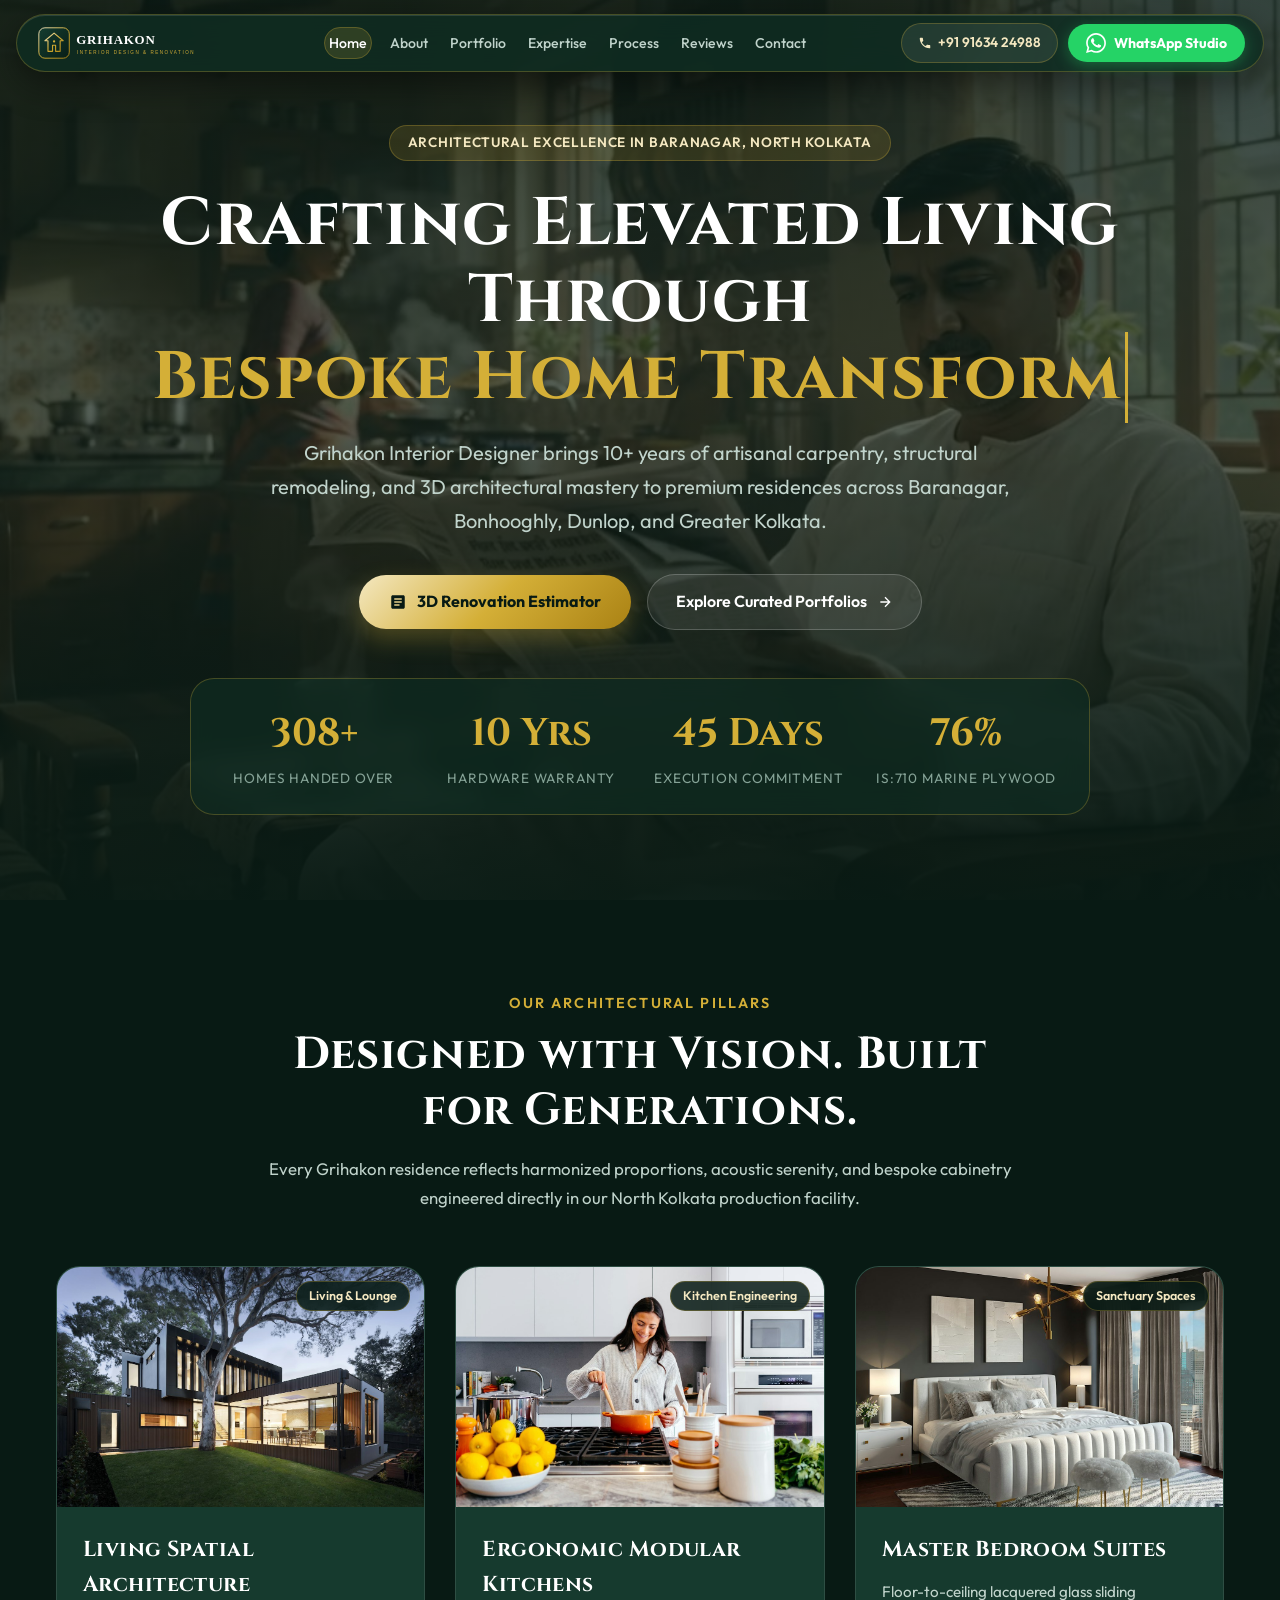
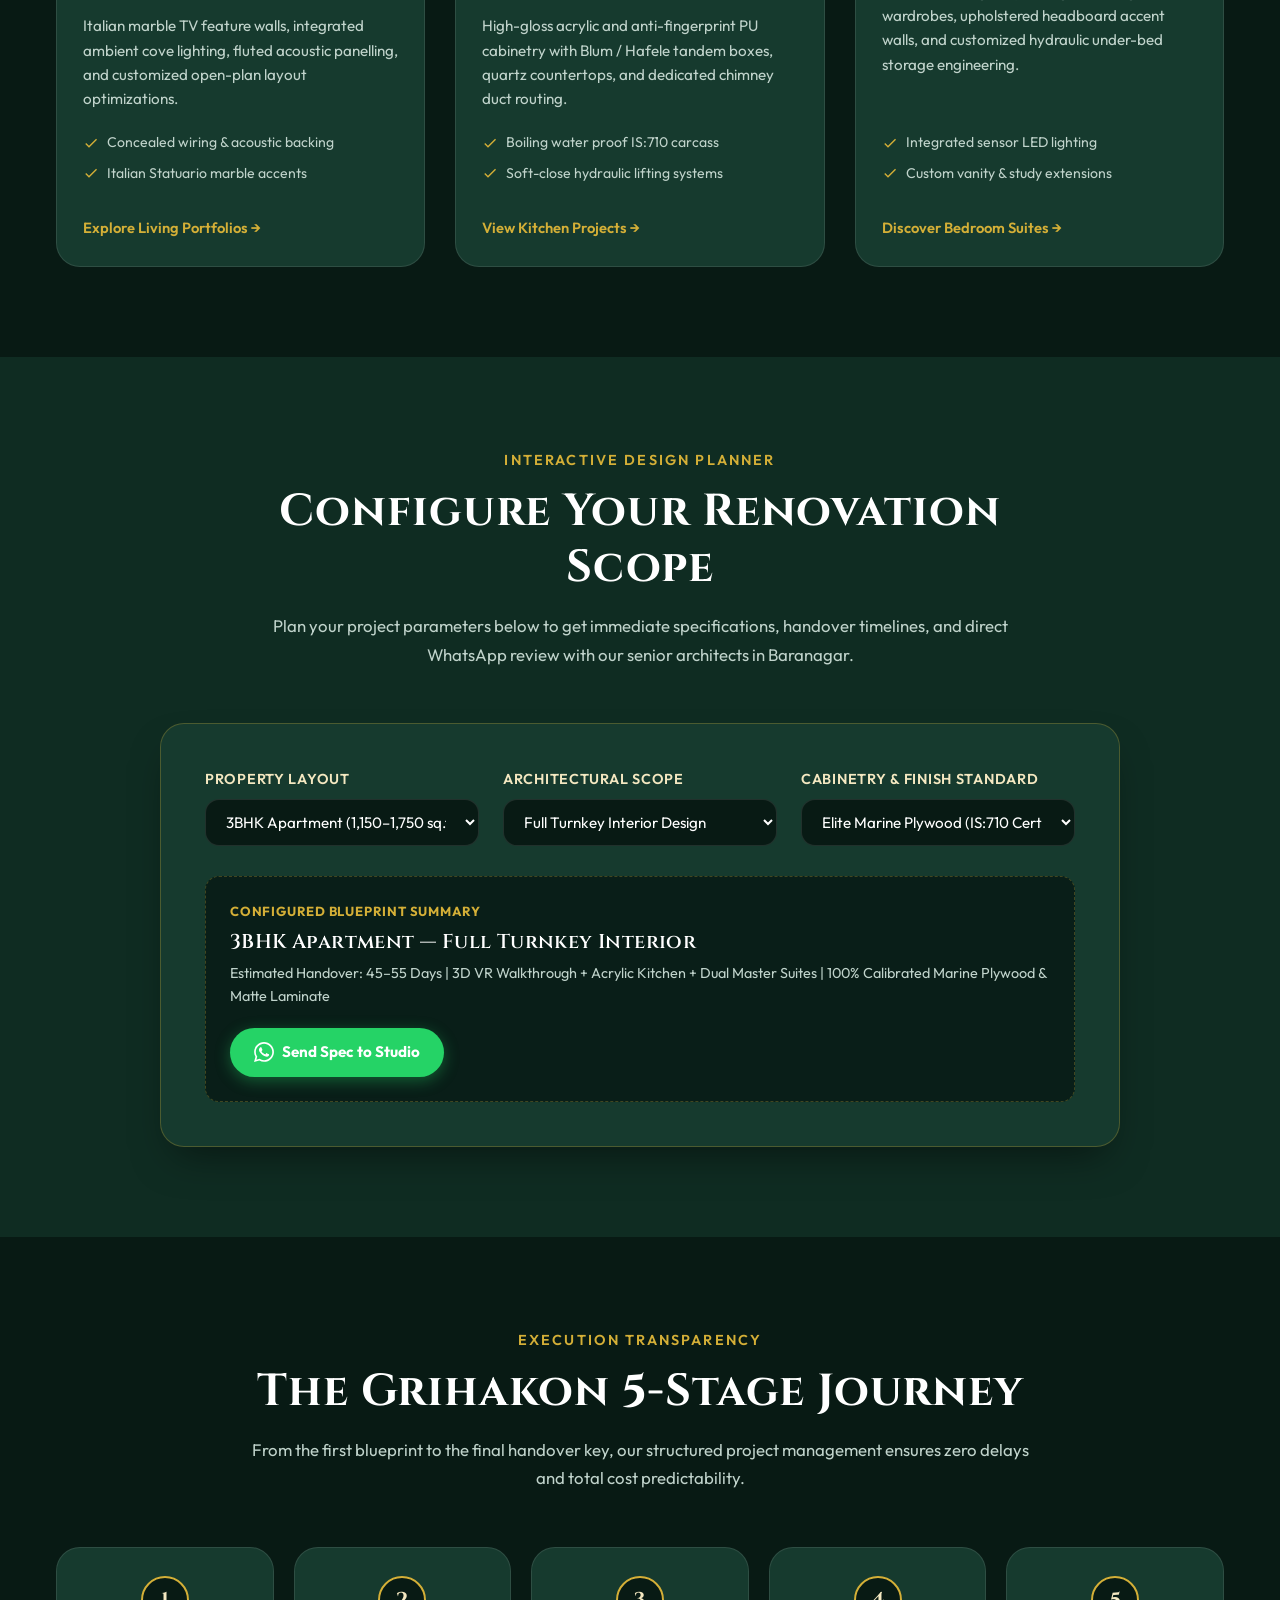
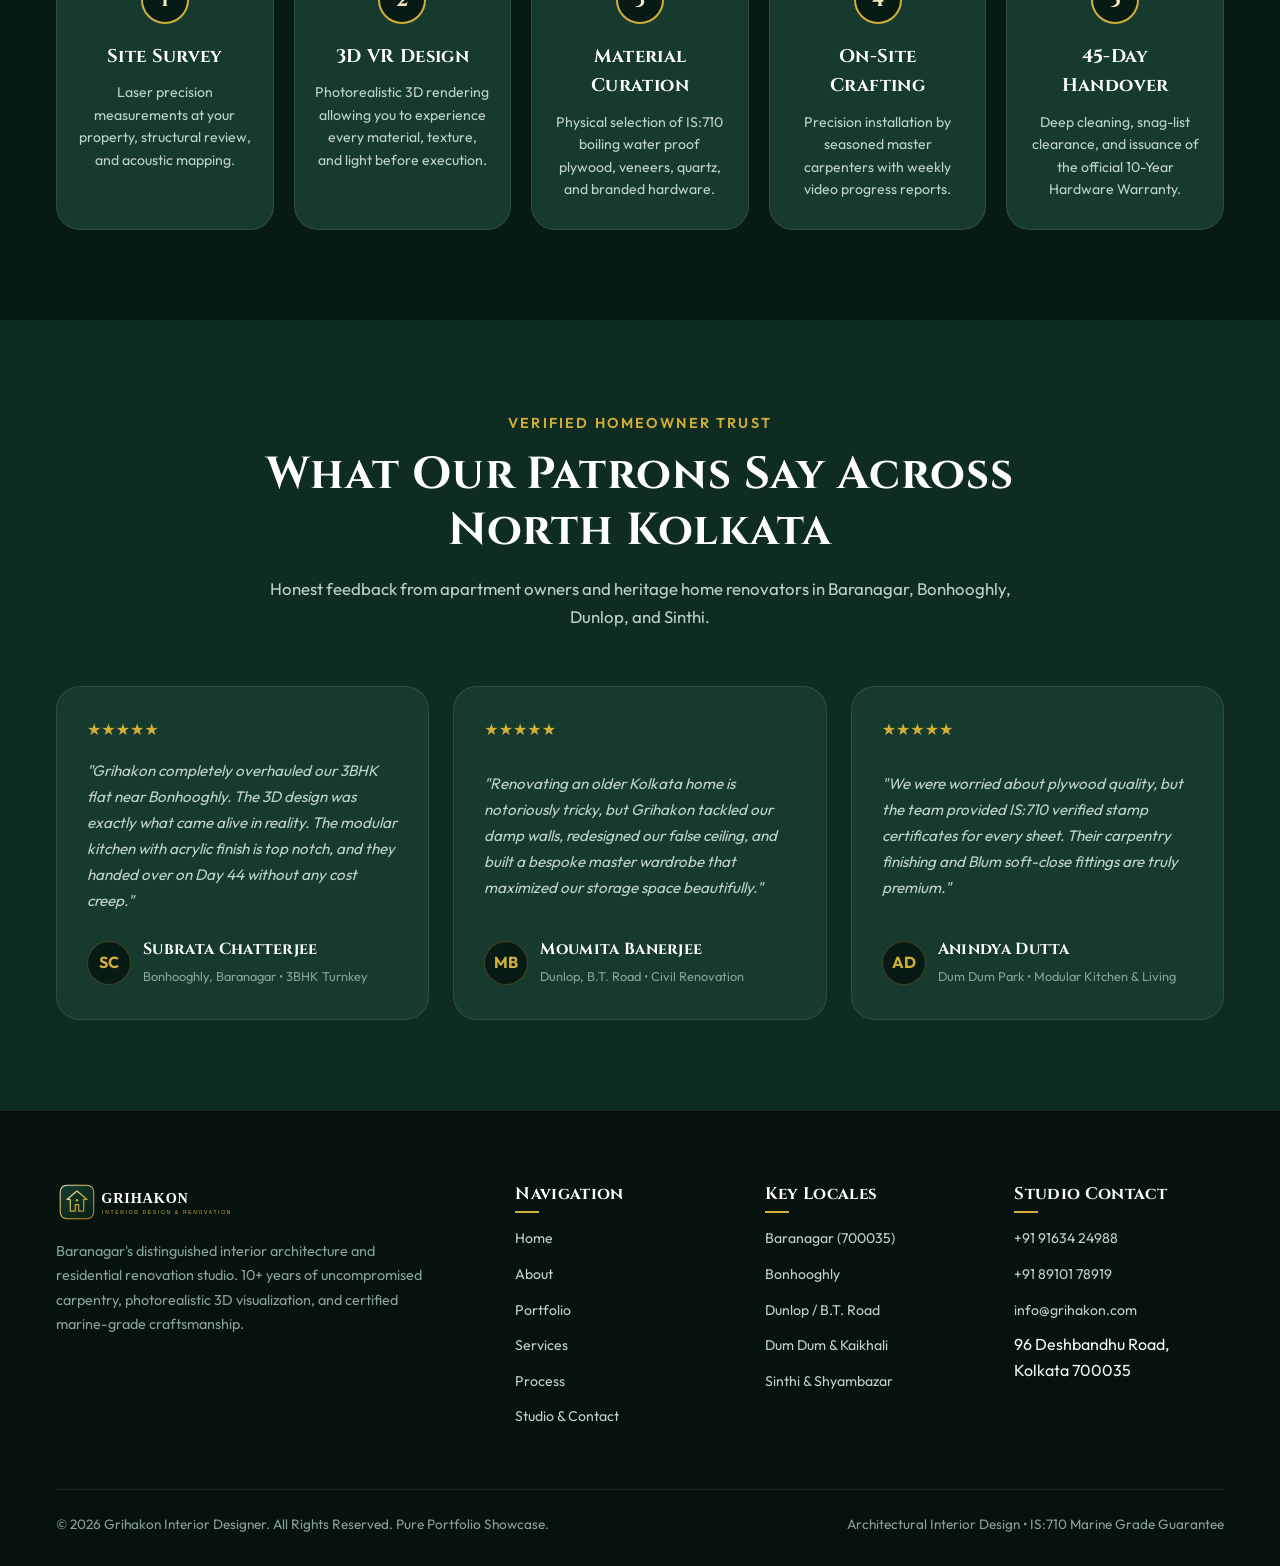
==== commit 655e5ae2: "Fix navbar single-line tabs and logo SVG XML format" ====
--- a/index.html
+++ b/index.html
@@ -23,12 +23,12 @@
       </a>
       <ul class="nav-links">
         <li><a href="index.html" class="nav-link active">Home</a></li>
-        <li><a href="about.html" class="nav-link">About Studio</a></li>
-        <li><a href="portfolio.html" class="nav-link">Portfolios</a></li>
+        <li><a href="about.html" class="nav-link">About</a></li>
+        <li><a href="portfolio.html" class="nav-link">Portfolio</a></li>
         <li><a href="services.html" class="nav-link">Expertise</a></li>
-        <li><a href="process.html" class="nav-link">5-Stage Journey</a></li>
-        <li><a href="reviews.html" class="nav-link">Client Reviews</a></li>
-        <li><a href="contact.html" class="nav-link">Contact &amp; Studio</a></li>
+        <li><a href="process.html" class="nav-link">Process</a></li>
+        <li><a href="reviews.html" class="nav-link">Reviews</a></li>
+        <li><a href="contact.html" class="nav-link">Contact</a></li>
       </ul>
       <div class="nav-actions">
         <a href="tel:+919163424988" class="btn-nav-call" title="Call Grihakon Direct">
@@ -49,12 +49,12 @@
   <!-- Mobile Drawer -->
   <div class="mobile-nav-drawer">
     <a href="index.html" class="nav-link active">Home</a>
-    <a href="about.html" class="nav-link">About Studio</a>
-    <a href="portfolio.html" class="nav-link">Portfolios</a>
+    <a href="about.html" class="nav-link">About</a>
+    <a href="portfolio.html" class="nav-link">Portfolio</a>
     <a href="services.html" class="nav-link">Expertise</a>
-    <a href="process.html" class="nav-link">5-Stage Journey</a>
-    <a href="reviews.html" class="nav-link">Client Reviews</a>
-    <a href="contact.html" class="nav-link">Contact &amp; Studio</a>
+    <a href="process.html" class="nav-link">Process</a>
+    <a href="reviews.html" class="nav-link">Reviews</a>
+    <a href="contact.html" class="nav-link">Contact</a>
     <a href="https://wa.me/919163424988" class="btn-nav-wa" style="justify-content: center;">
       <svg class="wa-icon-white" viewBox="0 0 24 24"><path d="M.057 24l1.687-6.163c-1.041-1.804-1.588-3.849-1.587-5.946.003-6.556 5.338-11.891 11.893-11.891 3.181.001 6.167 1.24 8.413 3.488 2.245 2.248 3.481 5.236 3.48 8.414-.003 6.557-5.338 11.892-11.893 11.892-1.99-.001-3.951-.5-5.688-1.448l-6.305 1.654zm6.597-3.807c1.676.995 3.276 1.591 5.392 1.592 5.448 0 9.886-4.434 9.889-9.885.002-5.462-4.415-9.89-9.881-9.892-5.452 0-9.887 4.434-9.889 9.884-.001 2.225.651 3.891 1.746 5.634l-.999 3.648 3.742-.981zm11.387-5.464c-.074-.124-.272-.198-.57-.347-.297-.149-1.758-.868-2.031-.967-.272-.099-.47-.149-.669.149-.198.297-.768.967-.941 1.165-.173.198-.347.223-.644.074-.297-.149-1.255-.462-2.39-1.475-.883-.788-1.48-1.761-1.653-2.059-.173-.297-.018-.458.13-.606.134-.133.297-.347.446-.521.151-.172.2-.296.3-.495.099-.198.05-.372-.025-.521-.075-.148-.669-1.611-.916-2.206-.242-.579-.487-.501-.669-.51l-.57-.01c-.198 0-.52.074-.792.372s-1.04 1.016-1.04 2.479 1.065 2.876 1.213 3.074c.149.198 2.095 3.2 5.076 4.487.709.306 1.263.489 1.694.626.712.226 1.36.194 1.872.118.571-.085 1.758-.719 2.006-1.413.248-.695.248-1.29.173-1.414z"/></svg>
       Chat on WhatsApp
@@ -351,10 +351,10 @@
           <h4>Navigation</h4>
           <ul>
             <li><a href="index.html">Home</a></li>
-            <li><a href="about.html">About Studio</a></li>
-            <li><a href="portfolio.html">Portfolios</a></li>
+            <li><a href="about.html">About</a></li>
+            <li><a href="portfolio.html">Portfolio</a></li>
             <li><a href="services.html">Services</a></li>
-            <li><a href="process.html">5-Stage Journey</a></li>
+            <li><a href="process.html">Process</a></li>
             <li><a href="contact.html">Studio &amp; Contact</a></li>
           </ul>
         </div>
--- a/style.css
+++ b/style.css
@@ -1057,3 +1057,62 @@
     text-align: center;
   }
 }
+
+/* Anti-Wrapping & Pill Optimization Standard */
+.nav-link, .nav-links a {
+  white-space: nowrap !important;
+  font-size: 0.88rem !important;
+  padding: 6px 4px !important;
+}
+.nav-links {
+  gap: 14px !important;
+  flex-wrap: nowrap !important;
+}
+.the-divine-nav {
+  max-width: 1240px !important;
+  gap: 12px !important;
+}
+.btn-nav-call, .btn-nav-wa {
+  white-space: nowrap !important;
+  flex-shrink: 0 !important;
+}
+
+/* ABSOLUTE NO-WRAP & FLOATING PILL STANDARDS */
+.nav-header-wrapper, .nav-pill-wrapper {
+  padding: 0 16px !important;
+}
+.the-divine-nav, .nav-pill, .header-inner {
+  max-width: 1300px !important;
+  width: 100% !important;
+  gap: 14px !important;
+  box-sizing: border-box !important;
+}
+.nav-brand, .brand {
+  flex-shrink: 0 !important;
+}
+.nav-brand img, .brand img {
+  object-fit: contain !important;
+}
+.nav-links {
+  gap: 14px !important;
+  flex-shrink: 1 !important;
+  list-style: none !important;
+}
+.nav-link, .nav-links a, .nav-links li a {
+  white-space: nowrap !important;
+  font-size: 0.88rem !important;
+  word-break: keep-all !important;
+}
+.nav-actions, .nav-action {
+  flex-shrink: 0 !important;
+  display: flex !important;
+  align-items: center !important;
+  gap: 10px !important;
+}
+.btn-nav-call, .btn-nav-wa, .nav-btn, .btn-cta-pill {
+  white-space: nowrap !important;
+  flex-shrink: 0 !important;
+  display: inline-flex !important;
+  align-items: center !important;
+  word-break: keep-all !important;
+}
